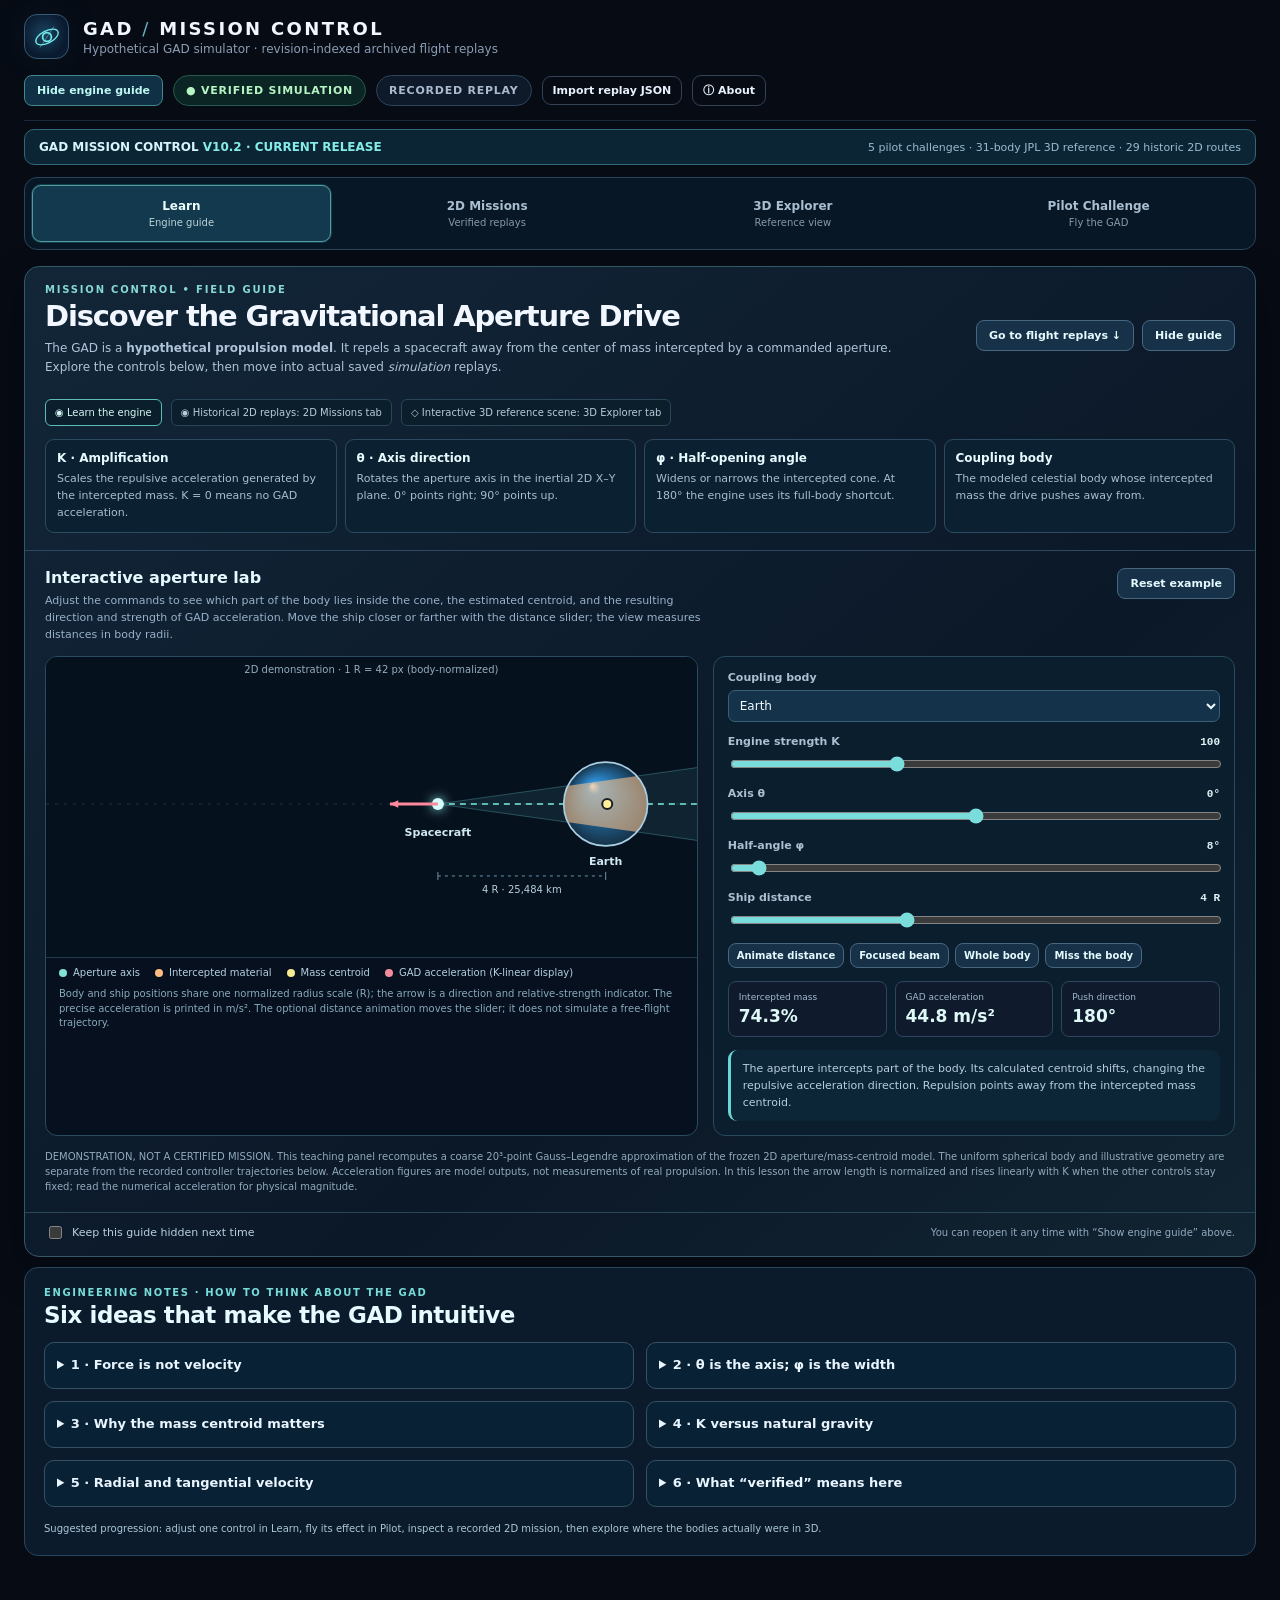
==== index.html @ 2c25e32b "Smooth legacy moon arcs and stabilize ephemeris trail windows (V10.2)" ====
<!doctype html>
<!-- GAD Mission Control V10.2 only-public-entrypoint marker: welcome and aperture learning lab --><html lang="en"><head><meta charset="utf-8"><meta name="viewport" content="width=device-width,initial-scale=1"><title>Loading GAD Mission Control · current V10.2</title><style>html,body{margin:0;background:#060b14;color:#b5d6eb;font:15px system-ui}main{max-width:600px;padding:42px 24px;margin:auto}h1{color:#eafaff;font-size:23px}small{color:#8ea4bd}</style></head><body><main id="boot"><h1>GAD Mission Control V10.2</h1><p>Loading the reader-paced Flight Director, mission trajectories and orbital instruments…</p><small>The website may take a moment on mobile connections.</small></main><script>
(async()=>{
try{
 const [response, patchResponse, centroidResponse, insightsResponse, navDataResponse, v6Response, v61Response, v63Response, catalogResponse, v7Response, v8Response, v9Response, v10Response, v101Response] = await Promise.all([fetch('./assets/replay-core.html?release=production-v10'),fetch('./v4-physics.patch.js?release=v4-1'),fetch('./v4-2-centroid.patch.js?release=v4-2'),fetch('./v5-insights.patch.js?release=v5'),fetch('./v6-navdata.js?release=v6'),fetch('./v6-visuals.patch.js?release=v6'),fetch('./v6-1-director.patch.js?release=v6-1'),fetch('./v6-3-overview.patch.js?release=v6-3'),fetch('./replays/catalog.json?release=v7-1'),fetch('./v7-revisions.patch.js?release=v7'),fetch('./v8-1-learning.patch.js?release=v8-1'),fetch('./v9-tabs-and-pilot.patch.js?release=v9'),fetch('./v10-ephemeris-and-lessons.patch.js?release=production-v10'),fetch('./v10-1-3d-camera-and-reset.patch.js?release=v10-2')]);
 if(!response.ok||!patchResponse.ok||!centroidResponse.ok||!insightsResponse.ok||!navDataResponse.ok||!v6Response.ok||!v61Response.ok||!v63Response.ok||!catalogResponse.ok||!v7Response.ok||!v8Response.ok||!v9Response.ok||!v10Response.ok||!v101Response.ok)throw new Error('The viewer or cone patch is not accessible.');
 let html=await response.text();
 const patch=await patchResponse.text();
 const centroidPatch=await centroidResponse.text();
 const insightsPatch=await insightsResponse.text();
 const navDataPatch=await navDataResponse.text();
 const v6Patch=await v6Response.text();
 const v61Patch=await v61Response.text();
 const v63Patch=await v63Response.text();
 const v7Catalog=await catalogResponse.json();
 const v7Patch=await v7Response.text();
 const v8Patch=await v8Response.text();
 const v9Patch=await v9Response.text();
 const v10Patch=await v10Response.text();
 const v101Patch=await v101Response.text();
 // The V9 tab/pilot code runs inside a private closure. V10 extends its
 // internal controls, so it MUST execute before that V9 closure closes.
 // Keep V3-V8 controllers/replay modules and their data entirely unchanged.
 if(!/\}\)\(\);\s*$/.test(v9Patch))throw new Error('Unexpected V9 module boundary; V10 cannot initialize safely.');
 const v9V10Patch=v9Patch.replace(/\}\)\(\);\s*$/,v10Patch+'\n'+v101Patch+'\n})();');
 // Keep the archived V3 page and V6/V6.1 patches unchanged: only repair
 // the Auto camera's transition zoom and craft-safe framing in the render function.
 const oldCamera="let desired=targetCamera(s,t); if(!frameCam) frameCam={...desired}; else { frameCam.cx=lerp(frameCam.cx,desired.cx,.13); frameCam.cy=lerp(frameCam.cy,desired.cy,.13); frameCam.scale=lerp(frameCam.scale,desired.scale,.16); frameCam.using=desired.using; } const cam=frameCam;";
 const safeCamera="let desired=targetCamera(s,t);\n  if(!frameCam) frameCam={...desired};\n  else if(view==='auto') {\n    // V6.2 camera safety: use logarithmic zoom so transitions between local\n    // and solar-system scales finish promptly, even across 5+ orders of magnitude.\n    frameCam.scale=Math.exp(lerp(Math.log(Math.max(frameCam.scale,1e-30)),Math.log(Math.max(desired.scale,1e-30)),.26));\n    frameCam.cx=lerp(frameCam.cx,desired.cx,.20);\n    frameCam.cy=lerp(frameCam.cy,desired.cy,.20);\n    frameCam.using=desired.using;\n    // The craft must remain within a central safe viewport during the\n    // transition. Recenter in world units *after* applying the new zoom.\n    // Manual camera modes remain fully pannable and are not constrained.\n    const location=interpScreen(frameCam,s[1],s[2]);\n    const side=Math.min(W*.32,Math.max(W*.25,44*devicePixelRatio));\n    const topBottom=Math.min(H*.32,Math.max(H*.27,44*devicePixelRatio));\n    const safeX=clamp(location[0],side,W-side);\n    const safeY=clamp(location[1],topBottom,H-topBottom);\n    frameCam.cx+=(location[0]-safeX)/frameCam.scale;\n    frameCam.cy+=(location[1]-safeY)/frameCam.scale;\n  }\n  else {\n    frameCam.cx=lerp(frameCam.cx,desired.cx,.13);\n    frameCam.cy=lerp(frameCam.cy,desired.cy,.13);\n    frameCam.scale=lerp(frameCam.scale,desired.scale,.16);\n    frameCam.using=desired.using;\n  }\n  const cam=frameCam;";
 if(!html.includes(oldCamera)) throw new Error('Unexpected camera source: leaving previous version unchanged.');
 html=html.replace(oldCamera,safeCamera);


 const v63OverviewMarkup=`<section class="v63-overview" aria-label="Synchronized heliocentric mission overview"><div class="v63-overview-top"><span class="v63-eyebrow">HELIOCENTRIC OVERVIEW</span><span id="v63HelioContext">SYNCED TO CURRENT REPLAY</span></div><canvas id="v63HelioCanvas" role="img" aria-label="Sun, source and destination bodies, spacecraft and full transfer path in heliocentric coordinates; orange outline indicates the main camera field of view"></canvas><div class="v63-overview-legend"><span><i class="v63-mark" style="background:#89eee7"></i> Flown</span><span><i class="v63-mark" style="background:#f9b971"></i> Camera field</span><span>Dashed orange = reconstructed GAD-off coast when enabled</span></div></section>`;
 const v63Css=`.v63-overview{background:#07131f;border-top:1px solid #253c54;padding:9px 12px 8px}.v63-overview-top{display:flex;align-items:center;justify-content:space-between;gap:10px;flex-wrap:wrap;margin-bottom:4px}.v63-eyebrow{font-size:10px;font-weight:850;letter-spacing:.12em;color:#d7e8f6}#v63HelioContext{font-size:10px;color:#7d9eb9;font-family:ui-monospace,Consolas,monospace}.v63-overview canvas{display:block;width:100%;height:195px;background:#07131e;border:1px solid #1c3348;border-radius:9px}.v63-overview-legend{display:flex;align-items:center;flex-wrap:wrap;gap:8px 14px;color:#8da4ba;font-size:9px;line-height:1.4;margin-top:6px}.v63-overview-legend span{display:inline-flex;align-items:center;gap:4px}.v63-mark{display:inline-block;width:14px;height:3px;border-radius:2px}@media(max-width:760px){.v63-overview{padding:7px 9px}.v63-overview canvas{height:154px}.v63-overview-legend{gap:5px 10px}}`;
 if(!html.includes('<div class="playback">'))throw new Error('Overview insertion point unavailable');
 html=html.replace('<div class="playback">',v63OverviewMarkup+'\n      <div class="playback">');
 const oldMarkup="</div></div></div>\n      <div class=\"phase-box\">";
 const newMarkup="</div></div><div class=\"cone-settings\"><label class=\"cone-checkbox\"><input id=\"coneToggle\" type=\"checkbox\" checked> Show recorded coupling cone</label><div class=\"cone-range\"><span>Axis θ</span><b id=\"coneTheta\">—</b><span>Half-angle φ</span><b id=\"conePhi\">—</b></div><div class=\"cone-disclaimer\">Actual RC42 command geometry: θ points the cone in the inertial XY plane; φ sets its half-angle. Shaded body material is a 2D schematic of the intercepted mass, not an independently calculated 3D centroid.</div></div></div>\n      <div class=\"phase-box\">";
 const oldAim="This panel turns the θ/φ aperture command into an intuitive body-centered aim point. It is a visualization of coupling direction, not a literal optical camera view.";
 const newAim="Yellow = centerline/body intersection when one exists. Green = body center when the whole body is intercepted. The actual acceleration is away from the mass centroid of the intercepted body volume, which is not saved in the flight command log.";
 const oldAbout="Aperture aim panel:</b> the θ/φ values are converted into an intuitive body-centered aim-point indicator.";
 const newAbout="Aperture visualization:</b> the recorded θ sets the cone axis in the inertial XY plane; φ is the physical cone half-angle. The shading is a 2D projection of intercepted body material, not a reconstructed numerical mass centroid.";
const v71ContrastCss='.select-wrap select{background:#10283e!important;color:#f7fbff!important;color-scheme:dark}.select-wrap select option,.select-wrap select optgroup{background-color:#10283e!important;color:#f7fbff!important}.select-wrap select option:checked{background-color:#285577!important;color:#ffffff!important}';
 const css=".masscard{padding:13px;border:1px solid #523653;border-radius:12px;background:#191324}.massnumbers{display:grid;grid-template-columns:1fr 1fr;gap:12px}.massnumbers strong{display:block;font-size:21px;font-weight:800;color:#f2e3ff}.massnumbers small{display:block;font-size:9px;letter-spacing:.05em;color:#a998c2;margin-top:3px}.mass-note{font-size:10px;color:#a99ab8;line-height:1.5;margin-top:10px}.mass-legend{display:flex;gap:9px;flex-wrap:wrap;margin-top:9px;color:#b7b0c7;font-size:9px}.mass-legend span{display:inline-flex;align-items:center;gap:5px}.mass-dot{width:7px;height:7px;border-radius:50%;display:inline-block} .cone-settings{border-top:1px solid #233b52;margin-top:12px;padding-top:10px;display:grid;gap:10px}.cone-checkbox{display:flex;gap:8px;align-items:center;font-size:11px;font-weight:700;color:#aee9e8;cursor:pointer}.cone-checkbox input{accent-color:#82e7e2}.cone-range{display:grid;grid-template-columns:auto 1fr auto 1fr;gap:8px;align-items:center;font-size:10px;color:#aec3d7}.cone-range b{color:#d7f4fb;font-size:12px}.cone-disclaimer{font-size:10px;color:#839eb6;line-height:1.5}";
 const close='</scr'+'ipt>';
 const ending='})();\n'+close;
 if(!html.includes(oldMarkup)||!html.includes(oldAim)||!html.includes(ending)) throw new Error('Unexpected viewer version; original file preserved.');
 html=html.replace('</style>',css+v63Css+v71ContrastCss+'\n</style>')
   .replace('Aperture aim visualization</div>','Recorded cone / intercepted body</div>')
   .replace('Projected aim point</span>','Axis θ</span>')
   .replace('Hemisphere</span>','Half-angle φ</span>')
   .replace('Command mode</span>','Body coverage</span>')
   .replace(oldAim,newAim)
   .replace(oldMarkup,newMarkup)
   .replace(oldAbout,newAbout)
   .replace(ending,patch+'\n'+centroidPatch+'\n'+insightsPatch+'\n'+navDataPatch+'\n'+v6Patch+'\n'+v61Patch+'\n'+v63Patch+'\nconst GAD_V7_CATALOG='+JSON.stringify(v7Catalog)+';\n'+v7Patch+'\n'+v8Patch+'\n'+v9V10Patch+'\n'+ending);
 document.open();document.write(html);document.close();
}catch(err){
 console.error('V7 replay upgrade loader:',err);
 const boot=document.getElementById('boot');
 if(boot)boot.innerHTML='<h1>Mission Control could not load</h1><p>Try refreshing the page, or use the preserved <a href="./v6-2.html" style="color:#75e9e0">V6 replay</a>.</p>';
}
})();
</script></body></html>
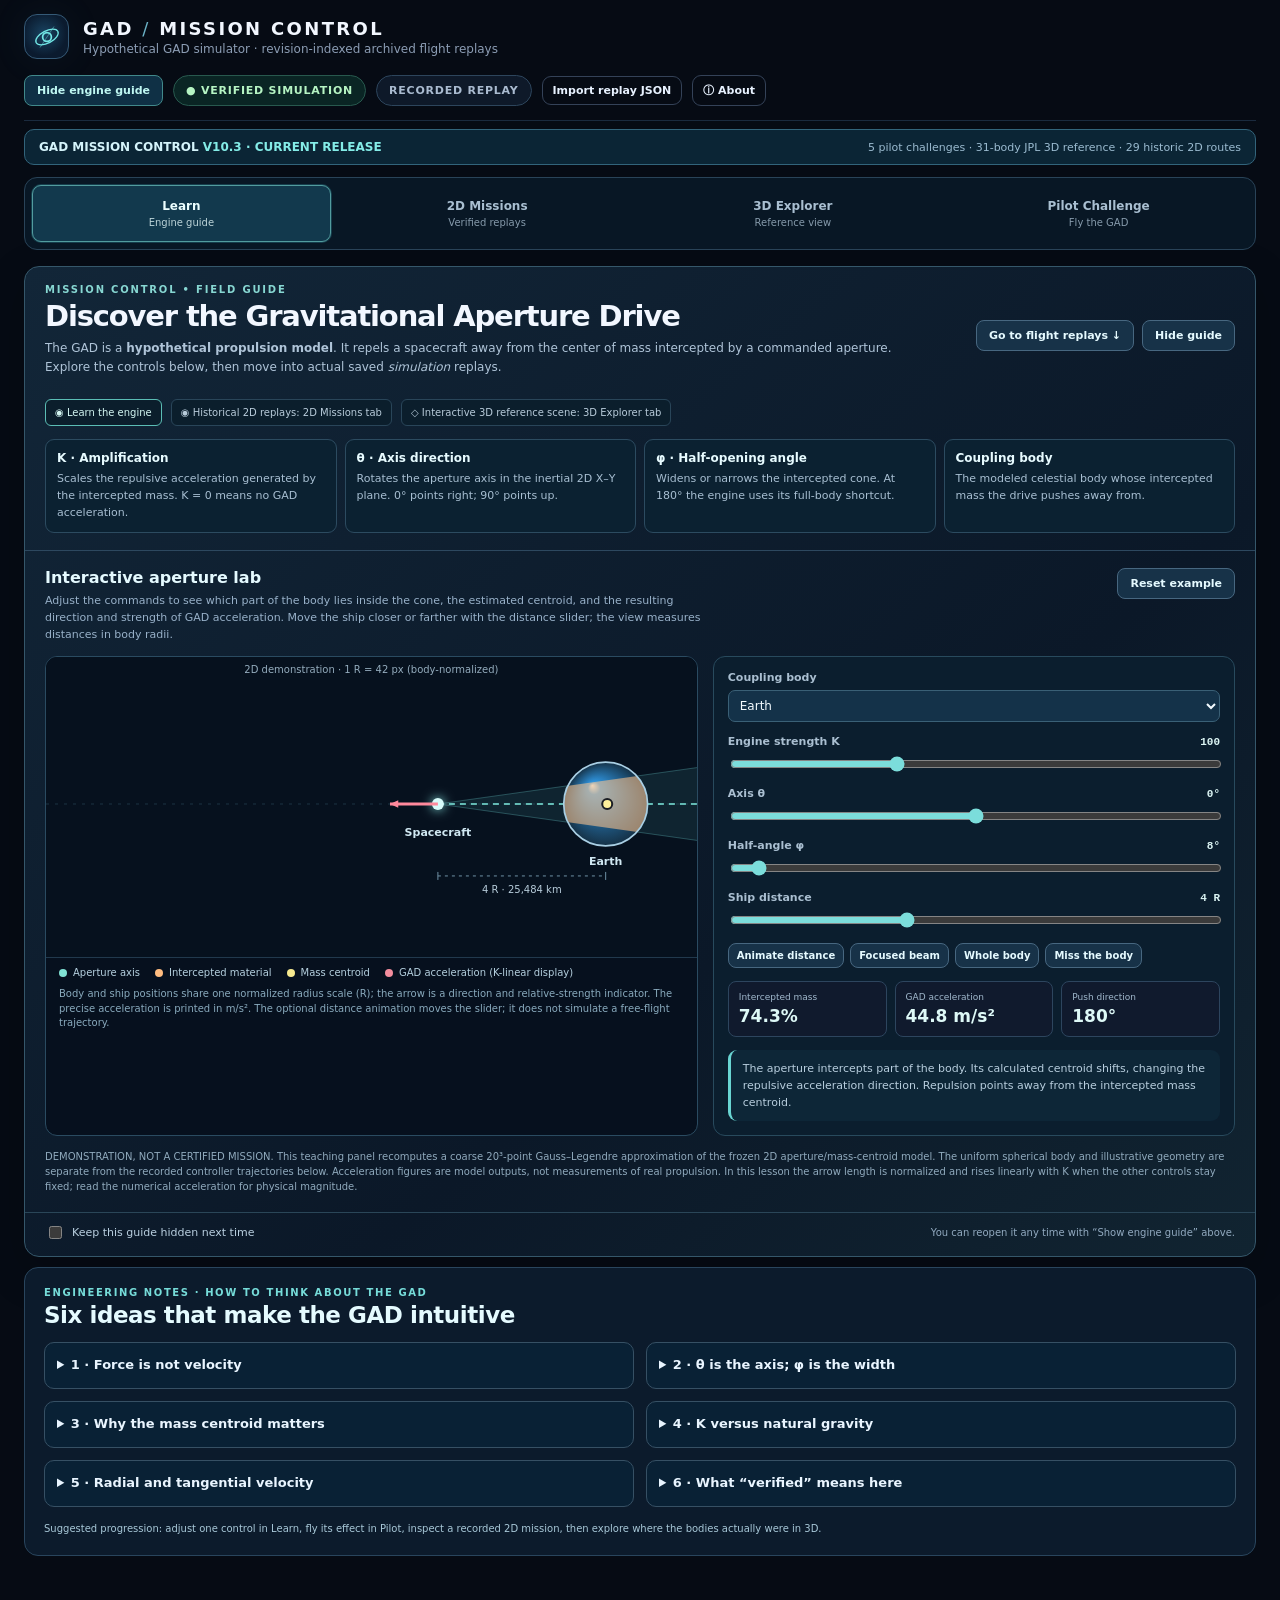
==== commit a5ae4a9e: "V10.3 stability: modular bootstrap, scoped replay controls, source manifest and regression checks" ====
--- a/index.html
+++ b/index.html
@@ -1,65 +1,15 @@
 <!doctype html>
-<!-- GAD Mission Control V10.2 only-public-entrypoint marker: welcome and aperture learning lab --><html lang="en"><head><meta charset="utf-8"><meta name="viewport" content="width=device-width,initial-scale=1"><title>Loading GAD Mission Control · current V10.2</title><style>html,body{margin:0;background:#060b14;color:#b5d6eb;font:15px system-ui}main{max-width:600px;padding:42px 24px;margin:auto}h1{color:#eafaff;font-size:23px}small{color:#8ea4bd}</style></head><body><main id="boot"><h1>GAD Mission Control V10.2</h1><p>Loading the reader-paced Flight Director, mission trajectories and orbital instruments…</p><small>The website may take a moment on mobile connections.</small></main><script>
-(async()=>{
-try{
- const [response, patchResponse, centroidResponse, insightsResponse, navDataResponse, v6Response, v61Response, v63Response, catalogResponse, v7Response, v8Response, v9Response, v10Response, v101Response] = await Promise.all([fetch('./assets/replay-core.html?release=production-v10'),fetch('./v4-physics.patch.js?release=v4-1'),fetch('./v4-2-centroid.patch.js?release=v4-2'),fetch('./v5-insights.patch.js?release=v5'),fetch('./v6-navdata.js?release=v6'),fetch('./v6-visuals.patch.js?release=v6'),fetch('./v6-1-director.patch.js?release=v6-1'),fetch('./v6-3-overview.patch.js?release=v6-3'),fetch('./replays/catalog.json?release=v7-1'),fetch('./v7-revisions.patch.js?release=v7'),fetch('./v8-1-learning.patch.js?release=v8-1'),fetch('./v9-tabs-and-pilot.patch.js?release=v9'),fetch('./v10-ephemeris-and-lessons.patch.js?release=production-v10'),fetch('./v10-1-3d-camera-and-reset.patch.js?release=v10-2')]);
- if(!response.ok||!patchResponse.ok||!centroidResponse.ok||!insightsResponse.ok||!navDataResponse.ok||!v6Response.ok||!v61Response.ok||!v63Response.ok||!catalogResponse.ok||!v7Response.ok||!v8Response.ok||!v9Response.ok||!v10Response.ok||!v101Response.ok)throw new Error('The viewer or cone patch is not accessible.');
- let html=await response.text();
- const patch=await patchResponse.text();
- const centroidPatch=await centroidResponse.text();
- const insightsPatch=await insightsResponse.text();
- const navDataPatch=await navDataResponse.text();
- const v6Patch=await v6Response.text();
- const v61Patch=await v61Response.text();
- const v63Patch=await v63Response.text();
- const v7Catalog=await catalogResponse.json();
- const v7Patch=await v7Response.text();
- const v8Patch=await v8Response.text();
- const v9Patch=await v9Response.text();
- const v10Patch=await v10Response.text();
- const v101Patch=await v101Response.text();
- // The V9 tab/pilot code runs inside a private closure. V10 extends its
- // internal controls, so it MUST execute before that V9 closure closes.
- // Keep V3-V8 controllers/replay modules and their data entirely unchanged.
- if(!/\}\)\(\);\s*$/.test(v9Patch))throw new Error('Unexpected V9 module boundary; V10 cannot initialize safely.');
- const v9V10Patch=v9Patch.replace(/\}\)\(\);\s*$/,v10Patch+'\n'+v101Patch+'\n})();');
- // Keep the archived V3 page and V6/V6.1 patches unchanged: only repair
- // the Auto camera's transition zoom and craft-safe framing in the render function.
- const oldCamera="let desired=targetCamera(s,t); if(!frameCam) frameCam={...desired}; else { frameCam.cx=lerp(frameCam.cx,desired.cx,.13); frameCam.cy=lerp(frameCam.cy,desired.cy,.13); frameCam.scale=lerp(frameCam.scale,desired.scale,.16); frameCam.using=desired.using; } const cam=frameCam;";
- const safeCamera="let desired=targetCamera(s,t);\n  if(!frameCam) frameCam={...desired};\n  else if(view==='auto') {\n    // V6.2 camera safety: use logarithmic zoom so transitions between local\n    // and solar-system scales finish promptly, even across 5+ orders of magnitude.\n    frameCam.scale=Math.exp(lerp(Math.log(Math.max(frameCam.scale,1e-30)),Math.log(Math.max(desired.scale,1e-30)),.26));\n    frameCam.cx=lerp(frameCam.cx,desired.cx,.20);\n    frameCam.cy=lerp(frameCam.cy,desired.cy,.20);\n    frameCam.using=desired.using;\n    // The craft must remain within a central safe viewport during the\n    // transition. Recenter in world units *after* applying the new zoom.\n    // Manual camera modes remain fully pannable and are not constrained.\n    const location=interpScreen(frameCam,s[1],s[2]);\n    const side=Math.min(W*.32,Math.max(W*.25,44*devicePixelRatio));\n    const topBottom=Math.min(H*.32,Math.max(H*.27,44*devicePixelRatio));\n    const safeX=clamp(location[0],side,W-side);\n    const safeY=clamp(location[1],topBottom,H-topBottom);\n    frameCam.cx+=(location[0]-safeX)/frameCam.scale;\n    frameCam.cy+=(location[1]-safeY)/frameCam.scale;\n  }\n  else {\n    frameCam.cx=lerp(frameCam.cx,desired.cx,.13);\n    frameCam.cy=lerp(frameCam.cy,desired.cy,.13);\n    frameCam.scale=lerp(frameCam.scale,desired.scale,.16);\n    frameCam.using=desired.using;\n  }\n  const cam=frameCam;";
- if(!html.includes(oldCamera)) throw new Error('Unexpected camera source: leaving previous version unchanged.');
- html=html.replace(oldCamera,safeCamera);
-
-
- const v63OverviewMarkup=`<section class="v63-overview" aria-label="Synchronized heliocentric mission overview"><div class="v63-overview-top"><span class="v63-eyebrow">HELIOCENTRIC OVERVIEW</span><span id="v63HelioContext">SYNCED TO CURRENT REPLAY</span></div><canvas id="v63HelioCanvas" role="img" aria-label="Sun, source and destination bodies, spacecraft and full transfer path in heliocentric coordinates; orange outline indicates the main camera field of view"></canvas><div class="v63-overview-legend"><span><i class="v63-mark" style="background:#89eee7"></i> Flown</span><span><i class="v63-mark" style="background:#f9b971"></i> Camera field</span><span>Dashed orange = reconstructed GAD-off coast when enabled</span></div></section>`;
- const v63Css=`.v63-overview{background:#07131f;border-top:1px solid #253c54;padding:9px 12px 8px}.v63-overview-top{display:flex;align-items:center;justify-content:space-between;gap:10px;flex-wrap:wrap;margin-bottom:4px}.v63-eyebrow{font-size:10px;font-weight:850;letter-spacing:.12em;color:#d7e8f6}#v63HelioContext{font-size:10px;color:#7d9eb9;font-family:ui-monospace,Consolas,monospace}.v63-overview canvas{display:block;width:100%;height:195px;background:#07131e;border:1px solid #1c3348;border-radius:9px}.v63-overview-legend{display:flex;align-items:center;flex-wrap:wrap;gap:8px 14px;color:#8da4ba;font-size:9px;line-height:1.4;margin-top:6px}.v63-overview-legend span{display:inline-flex;align-items:center;gap:4px}.v63-mark{display:inline-block;width:14px;height:3px;border-radius:2px}@media(max-width:760px){.v63-overview{padding:7px 9px}.v63-overview canvas{height:154px}.v63-overview-legend{gap:5px 10px}}`;
- if(!html.includes('<div class="playback">'))throw new Error('Overview insertion point unavailable');
- html=html.replace('<div class="playback">',v63OverviewMarkup+'\n      <div class="playback">');
- const oldMarkup="</div></div></div>\n      <div class=\"phase-box\">";
- const newMarkup="</div></div><div class=\"cone-settings\"><label class=\"cone-checkbox\"><input id=\"coneToggle\" type=\"checkbox\" checked> Show recorded coupling cone</label><div class=\"cone-range\"><span>Axis θ</span><b id=\"coneTheta\">—</b><span>Half-angle φ</span><b id=\"conePhi\">—</b></div><div class=\"cone-disclaimer\">Actual RC42 command geometry: θ points the cone in the inertial XY plane; φ sets its half-angle. Shaded body material is a 2D schematic of the intercepted mass, not an independently calculated 3D centroid.</div></div></div>\n      <div class=\"phase-box\">";
- const oldAim="This panel turns the θ/φ aperture command into an intuitive body-centered aim point. It is a visualization of coupling direction, not a literal optical camera view.";
- const newAim="Yellow = centerline/body intersection when one exists. Green = body center when the whole body is intercepted. The actual acceleration is away from the mass centroid of the intercepted body volume, which is not saved in the flight command log.";
- const oldAbout="Aperture aim panel:</b> the θ/φ values are converted into an intuitive body-centered aim-point indicator.";
- const newAbout="Aperture visualization:</b> the recorded θ sets the cone axis in the inertial XY plane; φ is the physical cone half-angle. The shading is a 2D projection of intercepted body material, not a reconstructed numerical mass centroid.";
-const v71ContrastCss='.select-wrap select{background:#10283e!important;color:#f7fbff!important;color-scheme:dark}.select-wrap select option,.select-wrap select optgroup{background-color:#10283e!important;color:#f7fbff!important}.select-wrap select option:checked{background-color:#285577!important;color:#ffffff!important}';
- const css=".masscard{padding:13px;border:1px solid #523653;border-radius:12px;background:#191324}.massnumbers{display:grid;grid-template-columns:1fr 1fr;gap:12px}.massnumbers strong{display:block;font-size:21px;font-weight:800;color:#f2e3ff}.massnumbers small{display:block;font-size:9px;letter-spacing:.05em;color:#a998c2;margin-top:3px}.mass-note{font-size:10px;color:#a99ab8;line-height:1.5;margin-top:10px}.mass-legend{display:flex;gap:9px;flex-wrap:wrap;margin-top:9px;color:#b7b0c7;font-size:9px}.mass-legend span{display:inline-flex;align-items:center;gap:5px}.mass-dot{width:7px;height:7px;border-radius:50%;display:inline-block} .cone-settings{border-top:1px solid #233b52;margin-top:12px;padding-top:10px;display:grid;gap:10px}.cone-checkbox{display:flex;gap:8px;align-items:center;font-size:11px;font-weight:700;color:#aee9e8;cursor:pointer}.cone-checkbox input{accent-color:#82e7e2}.cone-range{display:grid;grid-template-columns:auto 1fr auto 1fr;gap:8px;align-items:center;font-size:10px;color:#aec3d7}.cone-range b{color:#d7f4fb;font-size:12px}.cone-disclaimer{font-size:10px;color:#839eb6;line-height:1.5}";
- const close='</scr'+'ipt>';
- const ending='})();\n'+close;
- if(!html.includes(oldMarkup)||!html.includes(oldAim)||!html.includes(ending)) throw new Error('Unexpected viewer version; original file preserved.');
- html=html.replace('</style>',css+v63Css+v71ContrastCss+'\n</style>')
-   .replace('Aperture aim visualization</div>','Recorded cone / intercepted body</div>')
-   .replace('Projected aim point</span>','Axis θ</span>')
-   .replace('Hemisphere</span>','Half-angle φ</span>')
-   .replace('Command mode</span>','Body coverage</span>')
-   .replace(oldAim,newAim)
-   .replace(oldMarkup,newMarkup)
-   .replace(oldAbout,newAbout)
-   .replace(ending,patch+'\n'+centroidPatch+'\n'+insightsPatch+'\n'+navDataPatch+'\n'+v6Patch+'\n'+v61Patch+'\n'+v63Patch+'\nconst GAD_V7_CATALOG='+JSON.stringify(v7Catalog)+';\n'+v7Patch+'\n'+v8Patch+'\n'+v9V10Patch+'\n'+ending);
- document.open();document.write(html);document.close();
-}catch(err){
- console.error('V7 replay upgrade loader:',err);
- const boot=document.getElementById('boot');
- if(boot)boot.innerHTML='<h1>Mission Control could not load</h1><p>Try refreshing the page, or use the preserved <a href="./v6-2.html" style="color:#75e9e0">V6 replay</a>.</p>';
-}
-})();
-</script></body></html>+<html lang="en">
+<head>
+<meta charset="utf-8">
+<meta name="viewport" content="width=device-width,initial-scale=1">
+<meta name="color-scheme" content="dark">
+<meta name="description" content="GAD Mission Control: interactive educational physics, archived two-dimensional flight replays and JPL Solar System exploration.">
+<title>GAD Mission Control · V10.3</title>
+<style>html,body{margin:0;background:#060b14;color:#b5d6eb;font:15px system-ui}main{max-width:650px;padding:42px 24px;margin:auto}h1{color:#eafaff;font-size:23px}small{color:#8ea4bd}</style>
+</head>
+<body>
+<main id="boot" role="status"><h1>GAD Mission Control V10.3</h1><p>Loading the current learning lab, mission replay library, JPL 3D viewer, and pilot scenarios…</p><small>The optional high-fidelity moon archive loads only when requested.</small></main>
+<noscript>Mission Control requires JavaScript to display simulations.</noscript>
+<script defer src="./assets/bootstrap-v10-3.js"></script>
+</body></html>
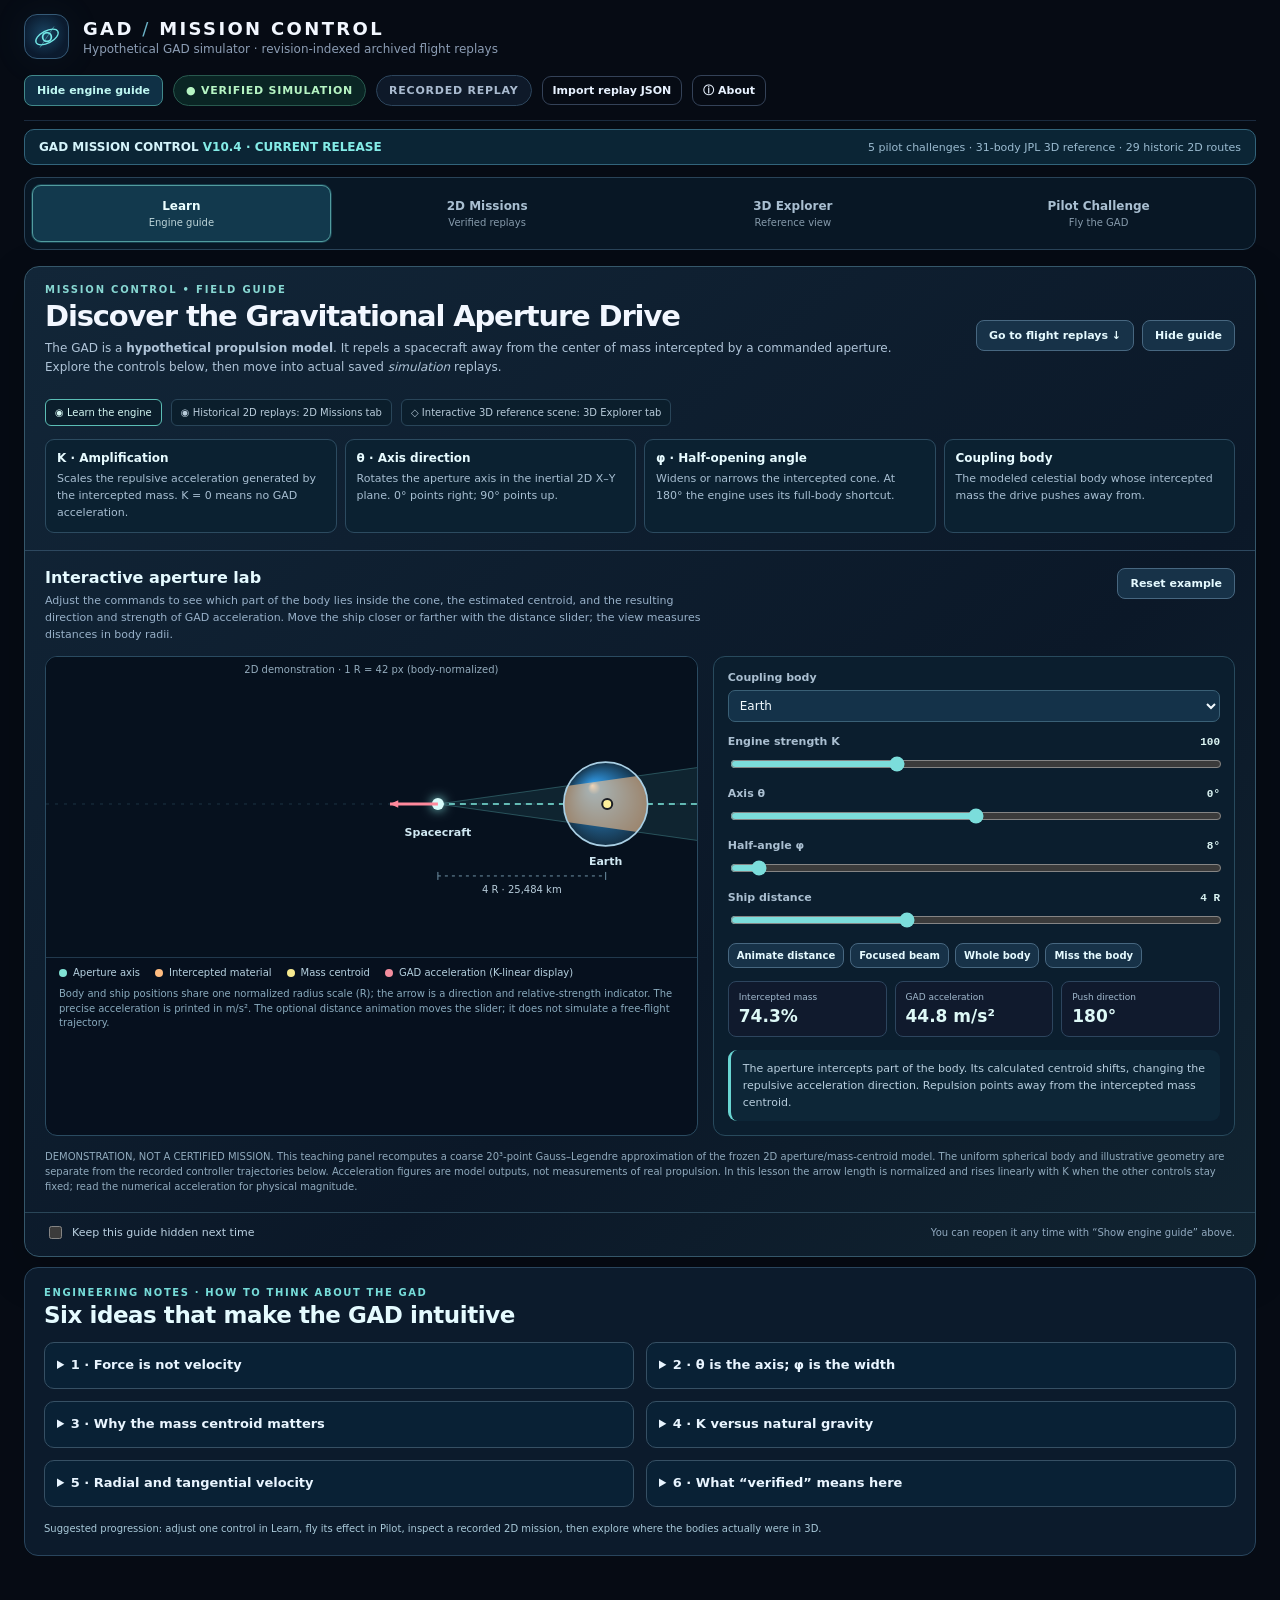
==== commit 77ccff1f: "V10.4: JPL subsystem presets, native moon following, adjustable trails and derived orbital stats" ====
--- a/index.html
+++ b/index.html
@@ -5,11 +5,11 @@
 <meta name="viewport" content="width=device-width,initial-scale=1">
 <meta name="color-scheme" content="dark">
 <meta name="description" content="GAD Mission Control: interactive educational physics, archived two-dimensional flight replays and JPL Solar System exploration.">
-<title>GAD Mission Control · V10.3</title>
+<title>GAD Mission Control · V10.4</title>
 <style>html,body{margin:0;background:#060b14;color:#b5d6eb;font:15px system-ui}main{max-width:650px;padding:42px 24px;margin:auto}h1{color:#eafaff;font-size:23px}small{color:#8ea4bd}</style>
 </head>
 <body>
-<main id="boot" role="status"><h1>GAD Mission Control V10.3</h1><p>Loading the current learning lab, mission replay library, JPL 3D viewer, and pilot scenarios…</p><small>The optional high-fidelity moon archive loads only when requested.</small></main>
+<main id="boot" role="status"><h1>GAD Mission Control V10.4</h1><p>Loading the current learning lab, mission replay library, JPL 3D viewer, and pilot scenarios…</p><small>The optional high-fidelity moon archive loads only when requested.</small></main>
 <noscript>Mission Control requires JavaScript to display simulations.</noscript>
-<script defer src="./assets/bootstrap-v10-3.js"></script>
+<script defer src="./assets/bootstrap-v10-4.js"></script>
 </body></html>
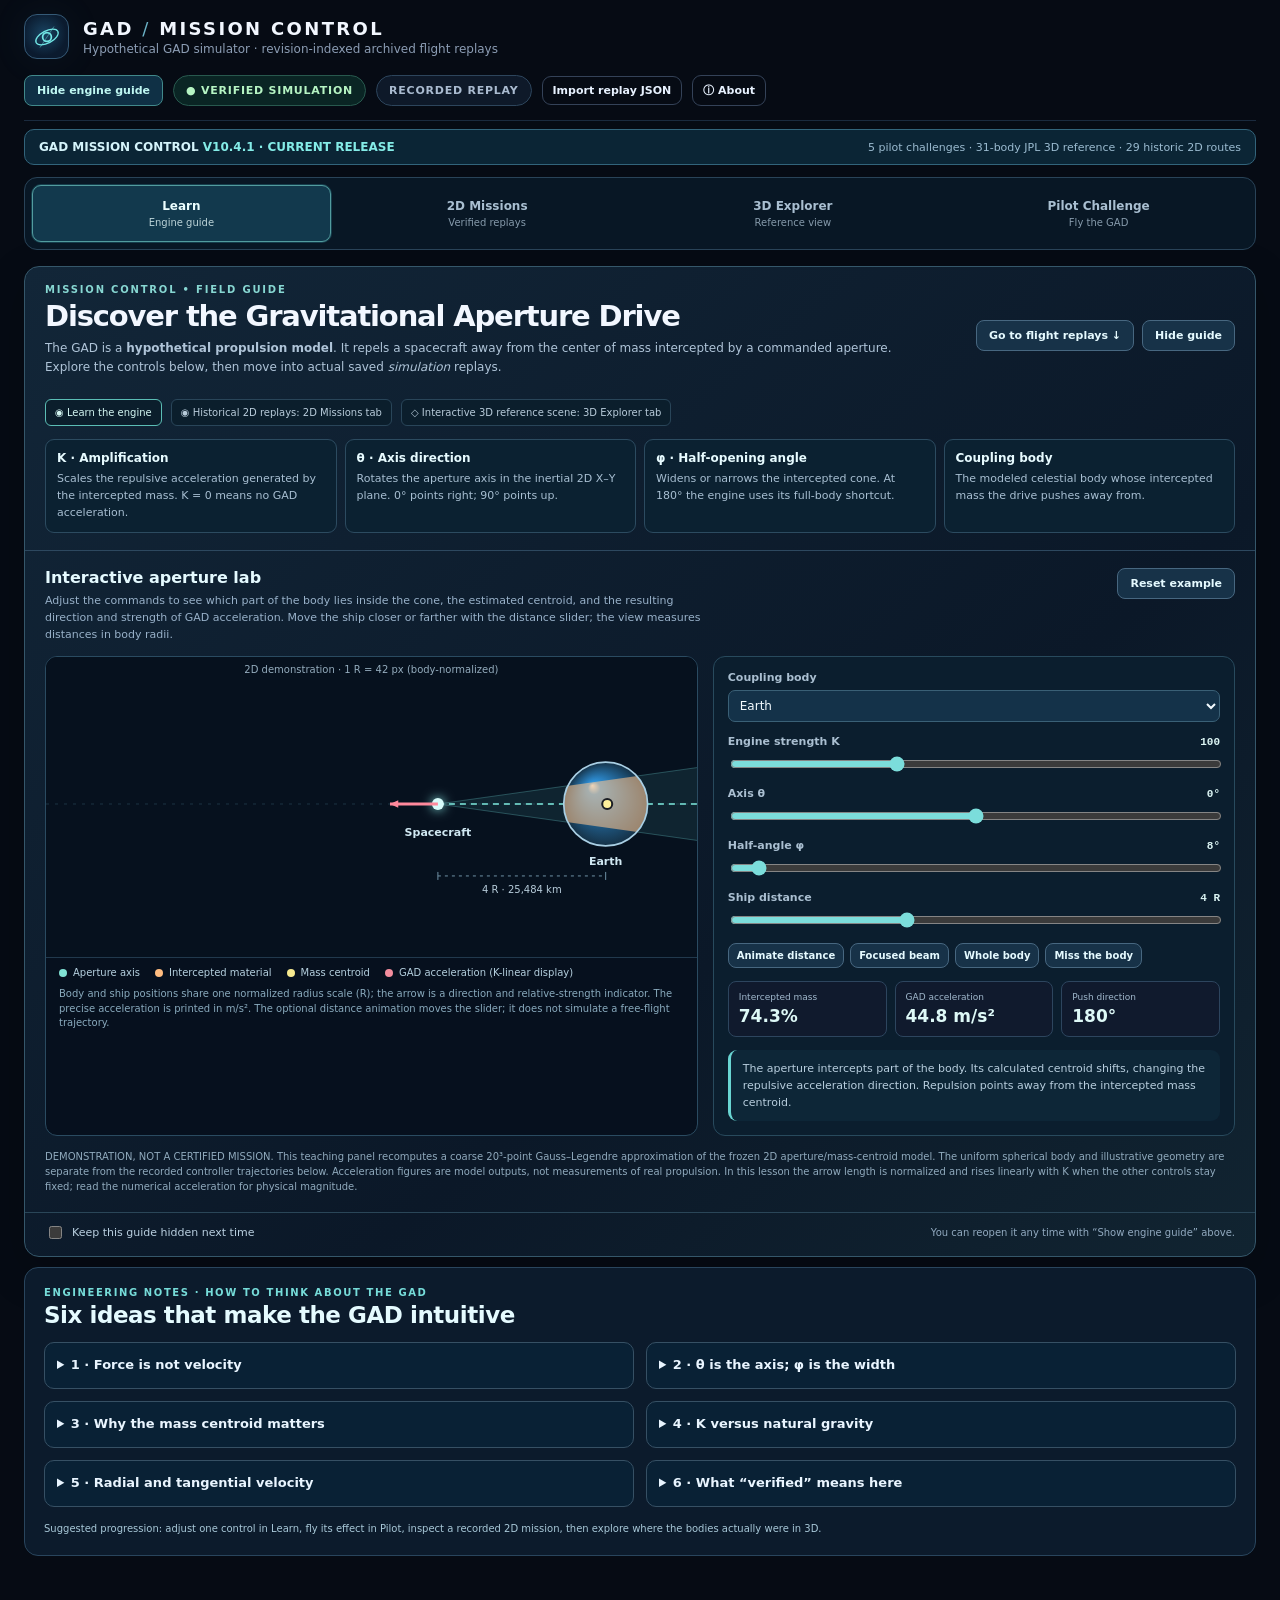
==== commit 9bbdb2f3: "V10.4.1: smooth native JPL moon playback with subhour speed controls" ====
--- a/index.html
+++ b/index.html
@@ -5,11 +5,11 @@
 <meta name="viewport" content="width=device-width,initial-scale=1">
 <meta name="color-scheme" content="dark">
 <meta name="description" content="GAD Mission Control: interactive educational physics, archived two-dimensional flight replays and JPL Solar System exploration.">
-<title>GAD Mission Control · V10.4</title>
+<title>GAD Mission Control · V10.4.1</title>
 <style>html,body{margin:0;background:#060b14;color:#b5d6eb;font:15px system-ui}main{max-width:650px;padding:42px 24px;margin:auto}h1{color:#eafaff;font-size:23px}small{color:#8ea4bd}</style>
 </head>
 <body>
-<main id="boot" role="status"><h1>GAD Mission Control V10.4</h1><p>Loading the current learning lab, mission replay library, JPL 3D viewer, and pilot scenarios…</p><small>The optional high-fidelity moon archive loads only when requested.</small></main>
+<main id="boot" role="status"><h1>GAD Mission Control V10.4.1</h1><p>Loading the current learning lab, mission replay library, JPL 3D viewer, and pilot scenarios…</p><small>The optional high-fidelity moon archive loads only when requested.</small></main>
 <noscript>Mission Control requires JavaScript to display simulations.</noscript>
 <script defer src="./assets/bootstrap-v10-4.js"></script>
 </body></html>
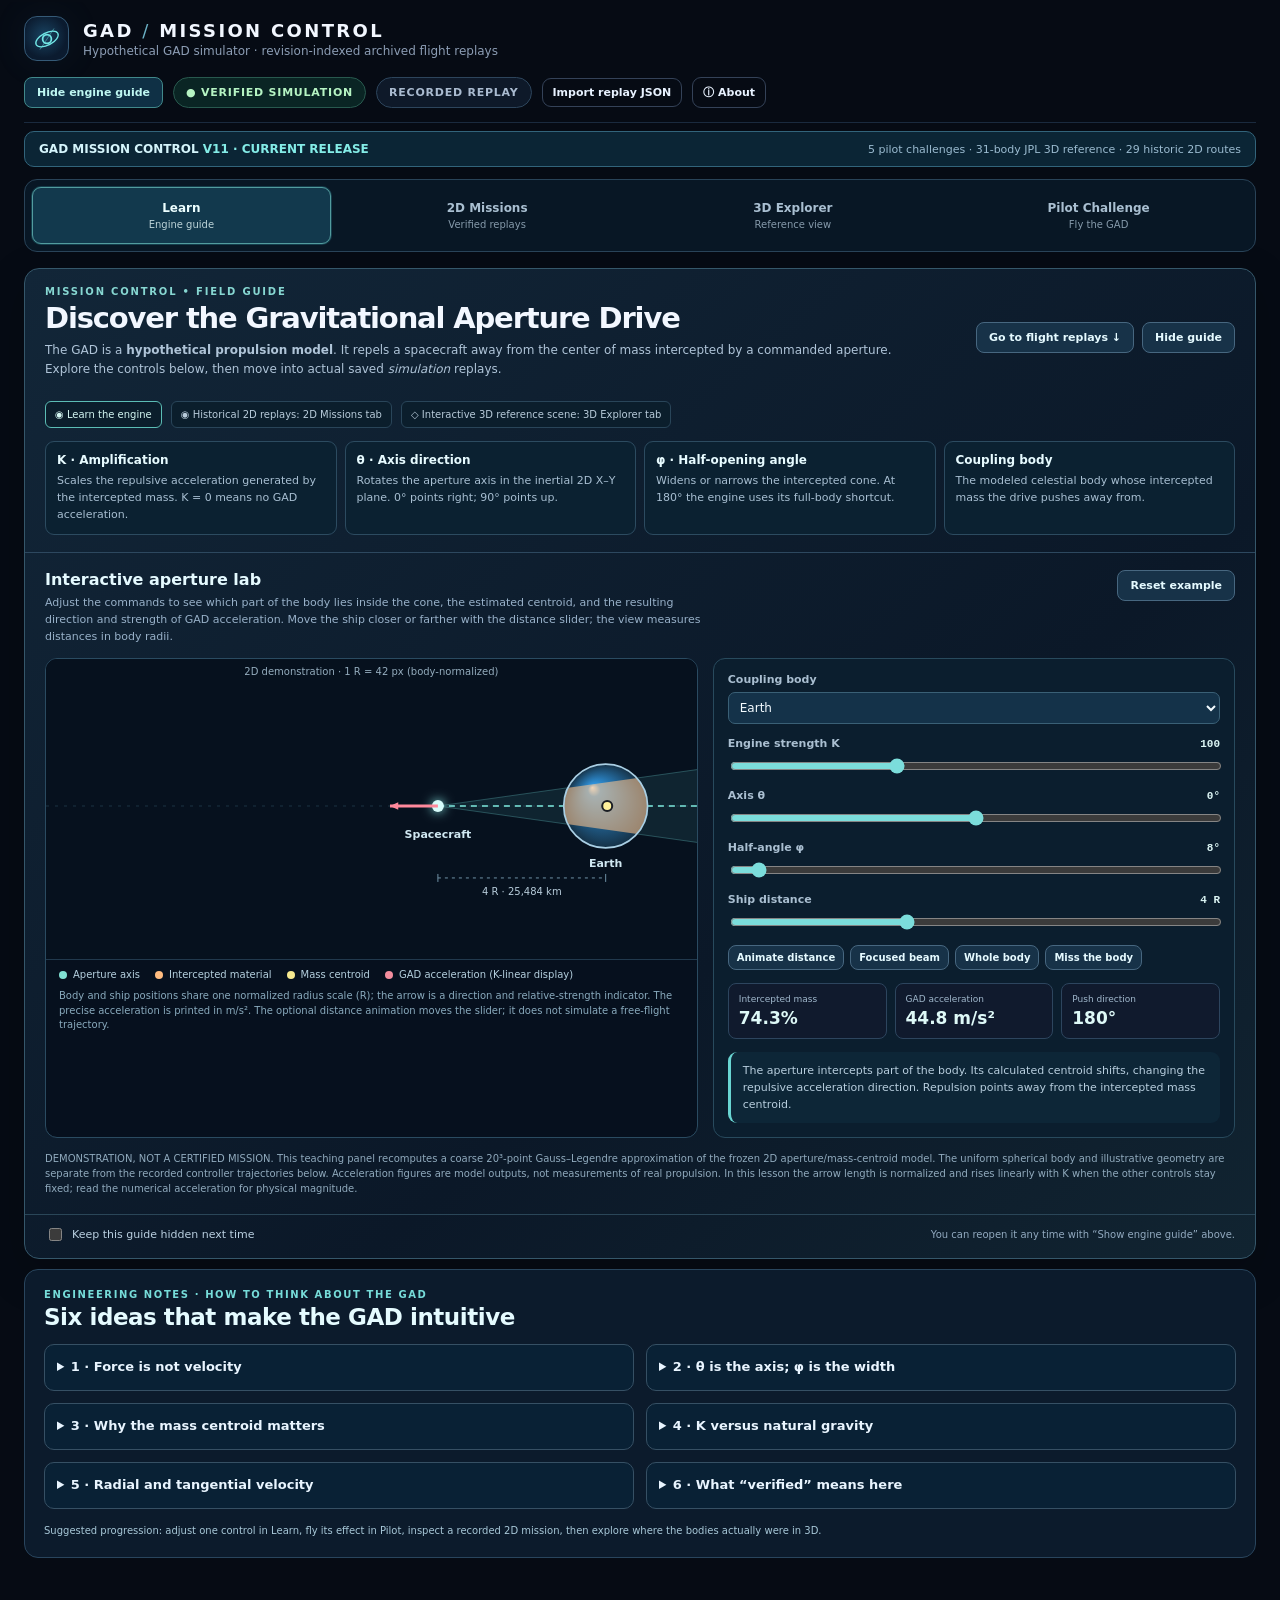
==== commit 568f2c07: "V11: Pilot Challenge flight school, graded assistance, held-command predictions and coaching" ====
--- a/index.html
+++ b/index.html
@@ -5,11 +5,11 @@
 <meta name="viewport" content="width=device-width,initial-scale=1">
 <meta name="color-scheme" content="dark">
 <meta name="description" content="GAD Mission Control: interactive educational physics, archived two-dimensional flight replays and JPL Solar System exploration.">
-<title>GAD Mission Control · V10.4.1</title>
+<title>GAD Mission Control · V11</title>
 <style>html,body{margin:0;background:#060b14;color:#b5d6eb;font:15px system-ui}main{max-width:650px;padding:42px 24px;margin:auto}h1{color:#eafaff;font-size:23px}small{color:#8ea4bd}</style>
 </head>
 <body>
-<main id="boot" role="status"><h1>GAD Mission Control V10.4.1</h1><p>Loading the current learning lab, mission replay library, JPL 3D viewer, and pilot scenarios…</p><small>The optional high-fidelity moon archive loads only when requested.</small></main>
+<main id="boot" role="status"><h1>GAD Mission Control V11</h1><p>Loading the current learning lab, mission replay library, JPL 3D viewer, and pilot scenarios…</p><small>The optional high-fidelity moon archive loads only when requested.</small></main>
 <noscript>Mission Control requires JavaScript to display simulations.</noscript>
-<script defer src="./assets/bootstrap-v10-4.js"></script>
+<script defer src="./assets/bootstrap-v11.js"></script>
 </body></html>
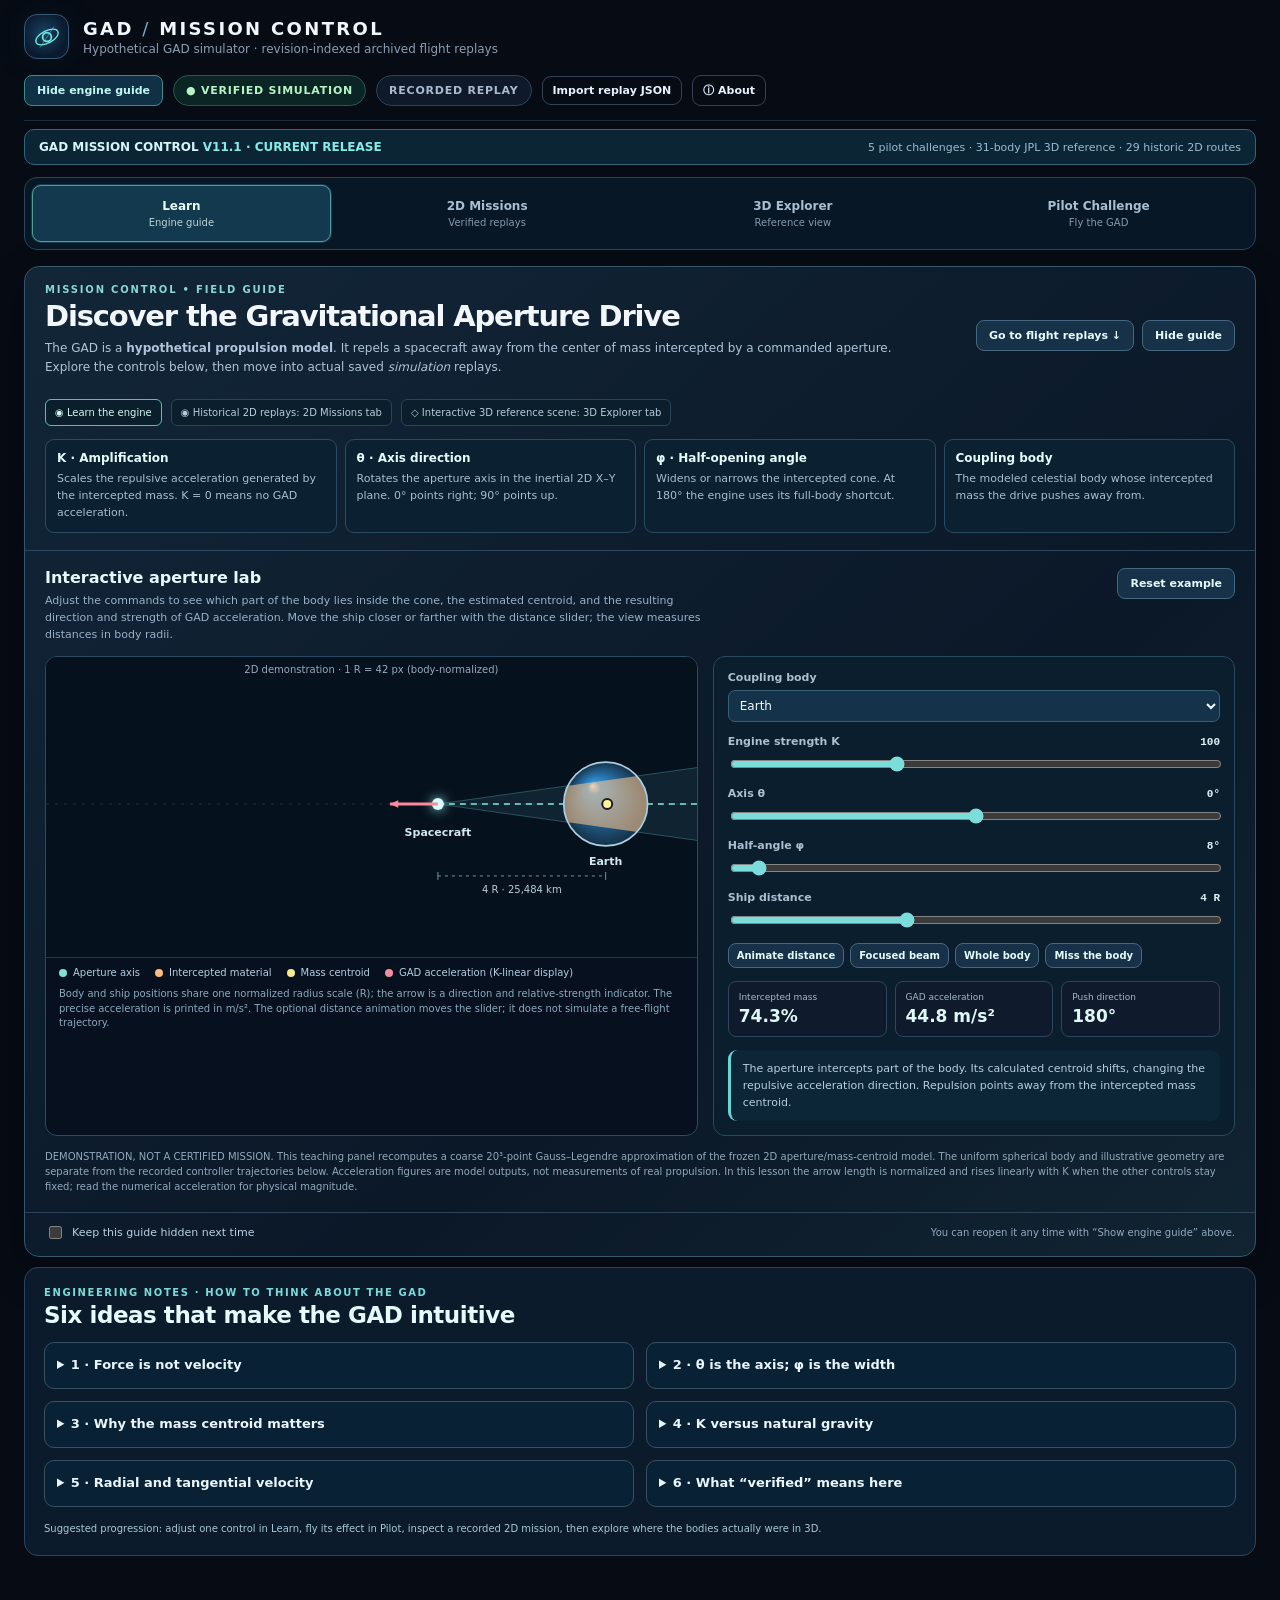
==== commit 374d8b9f: "V11.1: integrate four C3L-U/V/W recorded 3D maneuvers alongside JPL reference" ====
--- a/index.html
+++ b/index.html
@@ -5,11 +5,11 @@
 <meta name="viewport" content="width=device-width,initial-scale=1">
 <meta name="color-scheme" content="dark">
 <meta name="description" content="GAD Mission Control: interactive educational physics, archived two-dimensional flight replays and JPL Solar System exploration.">
-<title>GAD Mission Control · V11</title>
+<title>GAD Mission Control · V11.1</title>
 <style>html,body{margin:0;background:#060b14;color:#b5d6eb;font:15px system-ui}main{max-width:650px;padding:42px 24px;margin:auto}h1{color:#eafaff;font-size:23px}small{color:#8ea4bd}</style>
 </head>
 <body>
-<main id="boot" role="status"><h1>GAD Mission Control V11</h1><p>Loading the current learning lab, mission replay library, JPL 3D viewer, and pilot scenarios…</p><small>The optional high-fidelity moon archive loads only when requested.</small></main>
+<main id="boot" role="status"><h1>GAD Mission Control V11.1</h1><p>Loading the current learning lab, mission replay library, JPL 3D viewer, and pilot scenarios…</p><small>The optional high-fidelity moon archive loads only when requested.</small></main>
 <noscript>Mission Control requires JavaScript to display simulations.</noscript>
-<script defer src="./assets/bootstrap-v11.js"></script>
+<script defer src="./assets/bootstrap-v11.js?release=11-1"></script>
 </body></html>
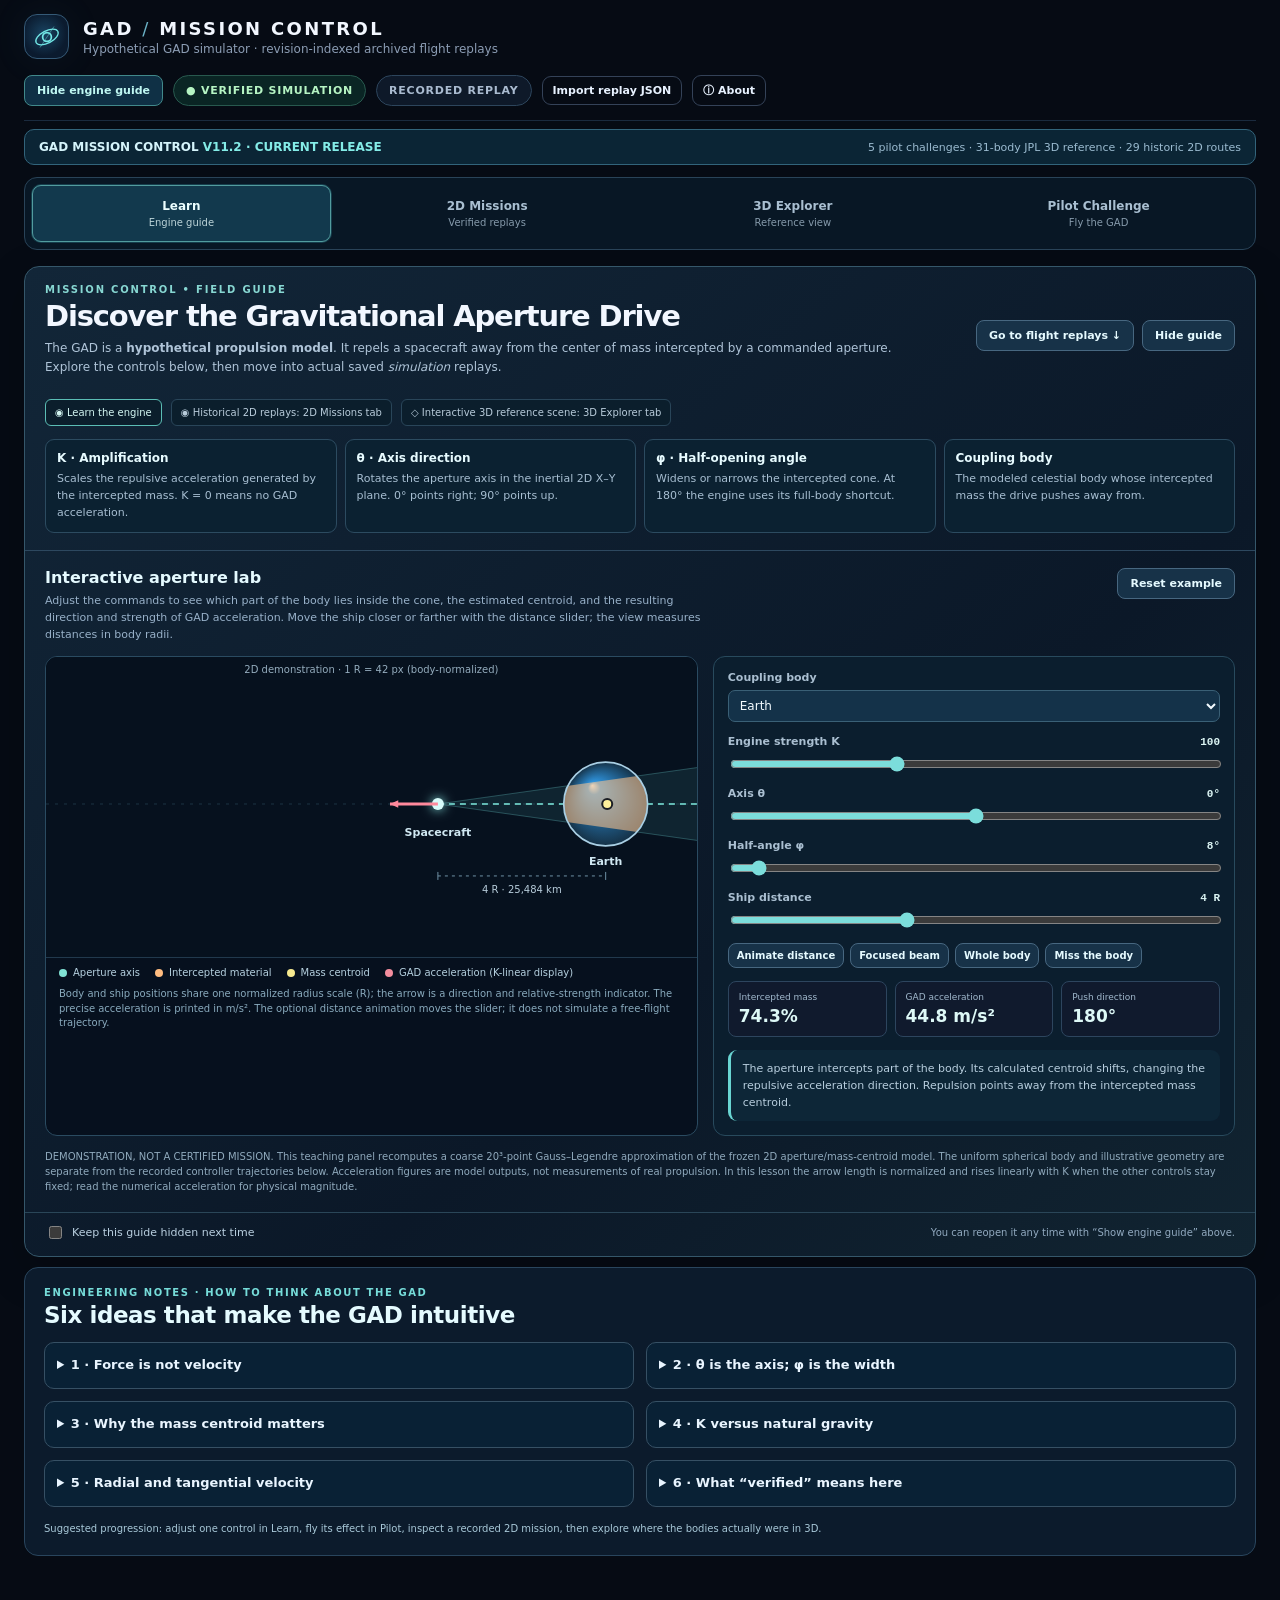
==== commit ed2f8a9e: "V11.2 cinematic recorded 3D replays: actual aperture geometry and phase-aware playback" ====
--- a/index.html
+++ b/index.html
@@ -5,11 +5,11 @@
 <meta name="viewport" content="width=device-width,initial-scale=1">
 <meta name="color-scheme" content="dark">
 <meta name="description" content="GAD Mission Control: interactive educational physics, archived two-dimensional flight replays and JPL Solar System exploration.">
-<title>GAD Mission Control · V11.1</title>
+<title>GAD Mission Control · V11.2</title>
 <style>html,body{margin:0;background:#060b14;color:#b5d6eb;font:15px system-ui}main{max-width:650px;padding:42px 24px;margin:auto}h1{color:#eafaff;font-size:23px}small{color:#8ea4bd}</style>
 </head>
 <body>
-<main id="boot" role="status"><h1>GAD Mission Control V11.1</h1><p>Loading the current learning lab, mission replay library, JPL 3D viewer, and pilot scenarios…</p><small>The optional high-fidelity moon archive loads only when requested.</small></main>
+<main id="boot" role="status"><h1>GAD Mission Control V11.2</h1><p>Loading the current learning lab, mission replay library, JPL 3D viewer, and pilot scenarios…</p><small>The optional high-fidelity moon archive loads only when requested.</small></main>
 <noscript>Mission Control requires JavaScript to display simulations.</noscript>
-<script defer src="./assets/bootstrap-v11.js?release=11-1"></script>
+<script defer src="./assets/bootstrap-v11.js?release=11-2"></script>
 </body></html>
